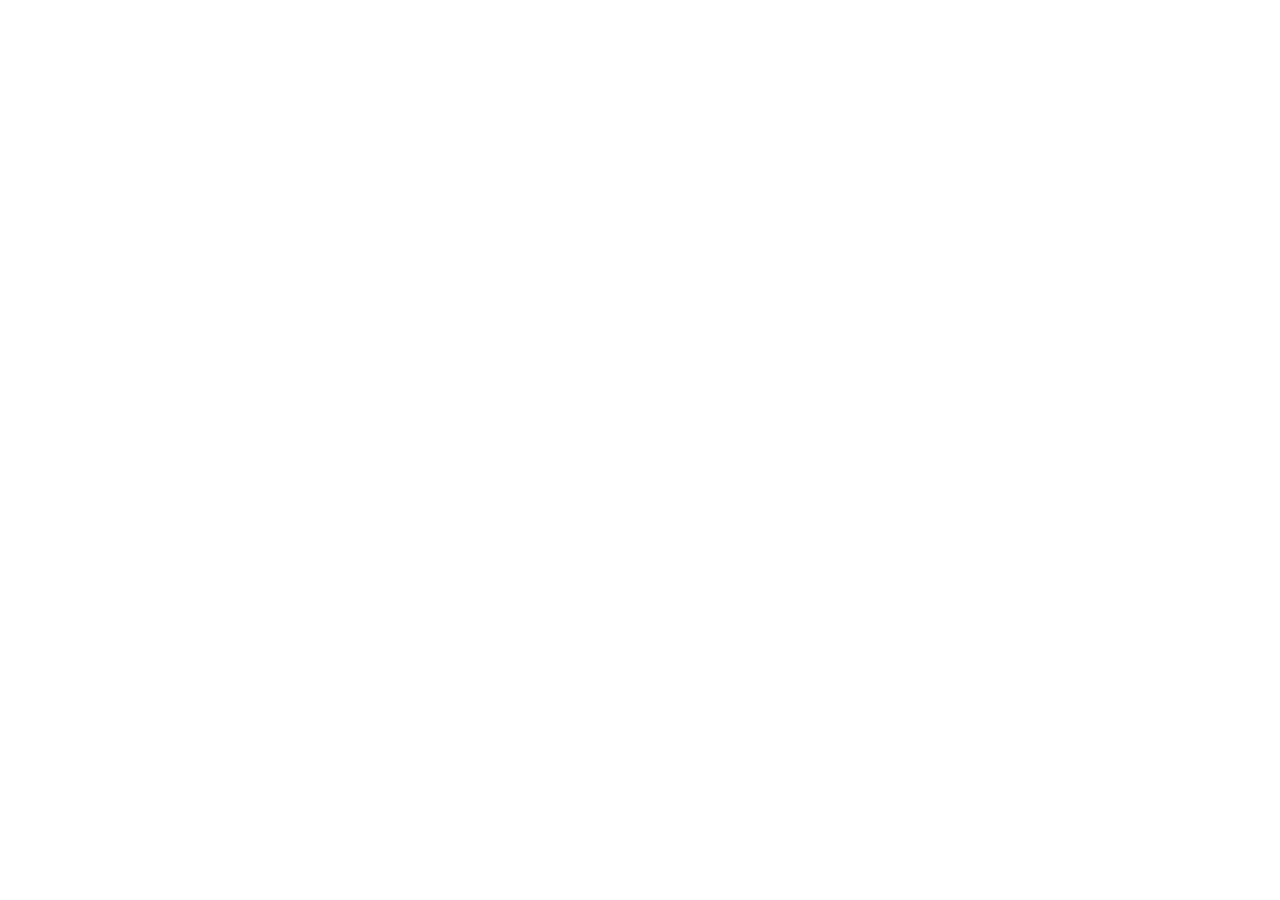
==== about.html @ fe66df4a "Add files via upload" ====
<!doctype html>
<html lang="en"><head><meta charset="utf-8"><meta name="viewport" content="width=device-width,initial-scale=1">
<title>Portfolio</title>
<link rel="preconnect" href="https://fonts.googleapis.com"><link rel="preconnect" href="https://fonts.gstatic.com" crossorigin>
<link href="https://fonts.googleapis.com/css2?family=Archivo+Narrow:wght@600;700&family=Newsreader:ital,wght@0,400;0,600;1,400&display=swap" rel="stylesheet">
<link rel="stylesheet" href="css/style.css"></head>
<body data-page="about"><header id="hd"></header><main id="app"></main><footer id="ft"></footer>
<script src="data/content.js"></script><script src="js/site.js"></script></body></html>
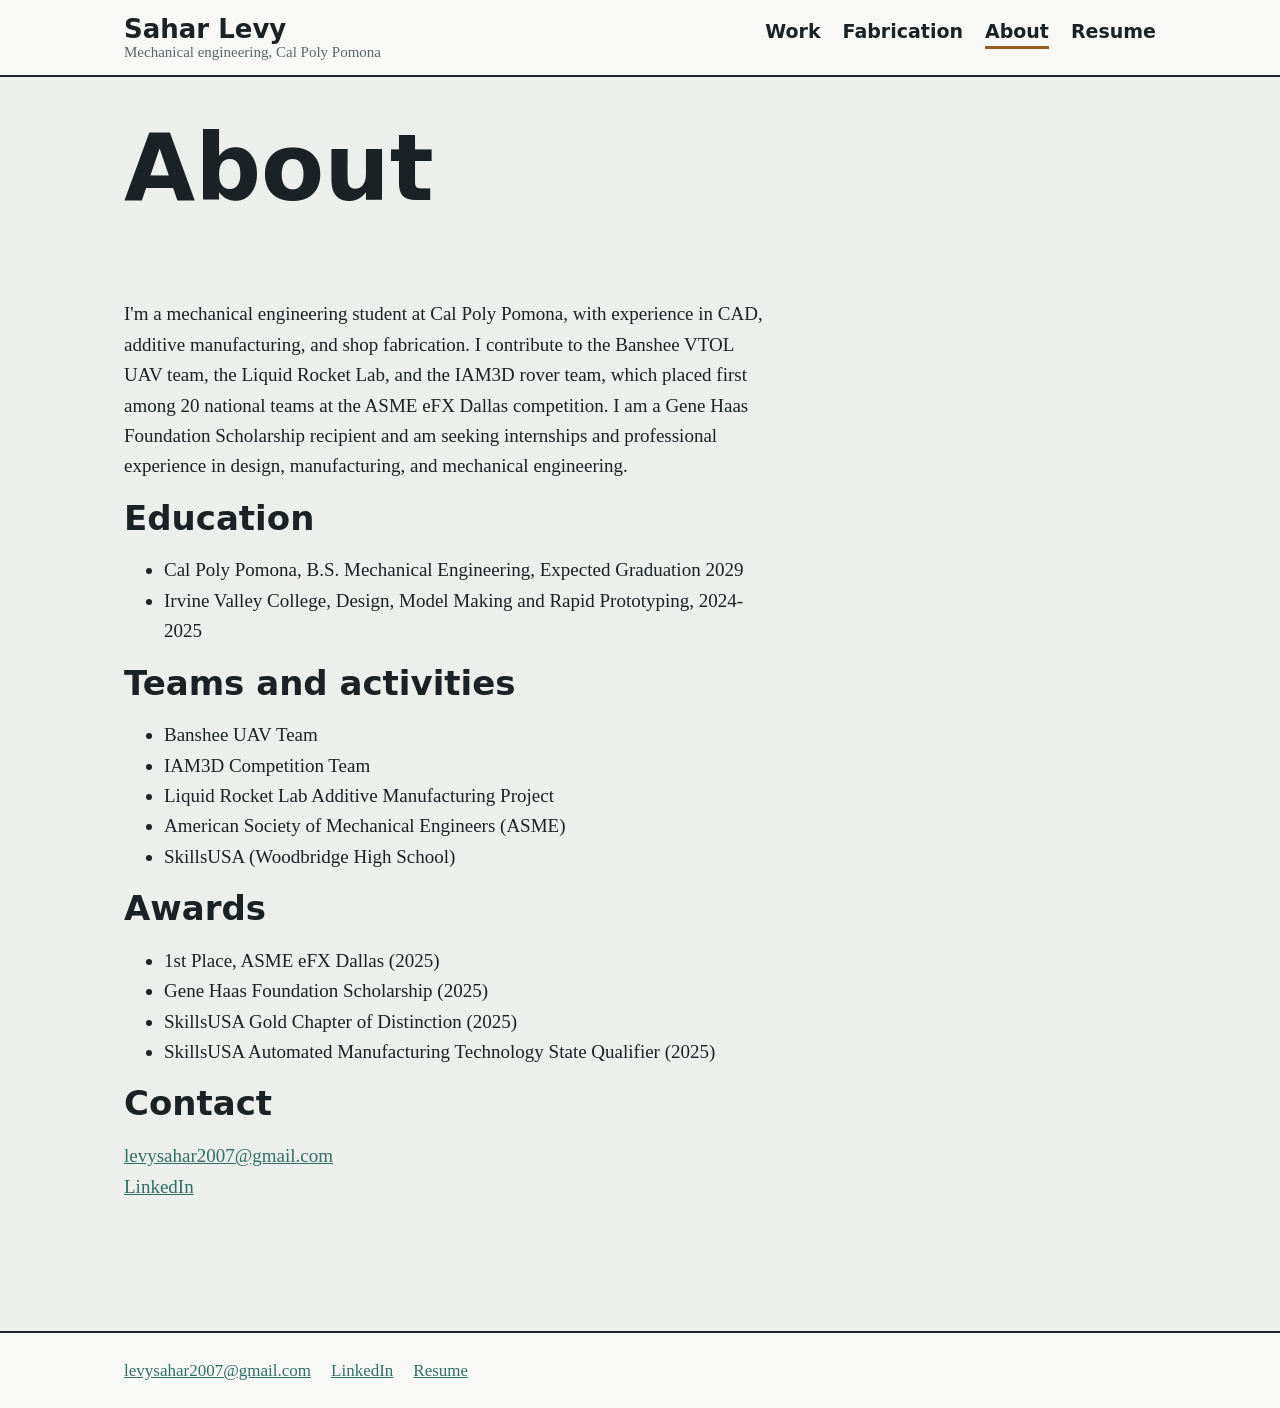
==== commit 60281b6d: "Add files via upload" ====
--- a/about.html
+++ b/about.html
@@ -3,6 +3,7 @@
 <title>Portfolio</title>
 <link rel="preconnect" href="https://fonts.googleapis.com"><link rel="preconnect" href="https://fonts.gstatic.com" crossorigin>
 <link href="https://fonts.googleapis.com/css2?family=Archivo+Narrow:wght@600;700&family=Newsreader:ital,wght@0,400;0,600;1,400&display=swap" rel="stylesheet">
-<link rel="stylesheet" href="css/style.css"></head>
+<link rel="stylesheet" href="css/style.css"><script>addEventListener('error',function(e){var d=document.createElement('div');d.style.cssText='position:fixed;top:0;left:0;right:0;background:#9A5B1E;color:#fff;font:16px system-ui;padding:10px 14px;z-index:999';d.textContent='Site error: '+e.message+' ('+(e.filename||'').split('/').pop()+':'+e.lineno+')';(document.body||document.documentElement).prepend(d)})</script>
+</head>
 <body data-page="about"><header id="hd"></header><main id="app"></main><footer id="ft"></footer>
 <script src="data/content.js"></script><script src="js/site.js"></script></body></html>
--- a/css/style.css
+++ b/css/style.css
@@ -0,0 +1,90 @@
+/* Change the look here: colors and fonts live in :root */
+:root{--bg:#EDEFEC;--paper:#F8F9F7;--ink:#1B2226;--mute:#5B676C;--bronze:#9A5B1E;--teal:#2F6F66;
+--hd:'Archivo Narrow',system-ui,sans-serif;--bd:'Newsreader',Georgia,serif;--w:1080px}
+*{box-sizing:border-box}
+body{margin:0;background:var(--bg);color:var(--ink);font:19px/1.6 var(--bd)}
+a{color:var(--teal)}a:hover{color:var(--bronze)}
+:focus-visible{outline:3px solid var(--bronze);outline-offset:2px}
+.wrap{max-width:var(--w);margin:0 auto;padding-left:24px;padding-right:24px}
+.sec{padding-top:44px;padding-bottom:44px}
+h1,h2,h3{font-family:var(--hd);line-height:1.05;margin:0 0 .4em}
+h1{font-size:clamp(44px,8vw,92px)}h2{font-size:34px}h3{font-size:24px}
+.lede{font-size:23px;max-width:34em}
+header{background:var(--paper);border-bottom:2px solid var(--ink)}
+header .wrap{display:flex;justify-content:space-between;align-items:baseline;gap:16px;flex-wrap:wrap;padding-top:14px;padding-bottom:14px}
+.brand{font:700 26px var(--hd);color:var(--ink);text-decoration:none}
+.brand small{display:block;font:400 15px var(--bd);color:var(--mute)}
+nav a{font:600 19px var(--hd);margin-left:22px;color:var(--ink);text-decoration:none;border-bottom:3px solid transparent;padding:4px 0}
+nav a:hover,nav a[aria-current]{border-color:var(--bronze)}
+.hero{display:grid;grid-template-columns:1.1fr 1fr;gap:40px;align-items:center}
+.ph{margin:0;aspect-ratio:4/3;position:relative;overflow:hidden;display:grid;place-items:center;color:var(--mute);font:600 16px var(--hd);
+background:repeating-linear-gradient(45deg,#dfe3e1 0 8px,#e9ecea 8px 16px)}
+.ph::after{content:'add photo'}
+.ph img{position:absolute;inset:0;width:100%;height:100%;object-fit:cover;z-index:1}
+.ph.wide{aspect-ratio:16/9}
+.btn{display:inline-block;font:600 19px var(--hd);padding:10px 20px;border:2px solid var(--ink);color:var(--ink);text-decoration:none;margin:0 10px 10px 0}
+.btn.pri{background:var(--ink);color:var(--paper)}
+.btn:hover{background:var(--bronze);border-color:var(--bronze);color:#fff}
+.grid{display:grid;grid-template-columns:repeat(auto-fill,minmax(var(--card-min,290px),1fr));gap:30px}
+.card{display:block;color:inherit;text-decoration:none;border-top:2px solid var(--ink);padding-top:12px}
+.card:hover h3{color:var(--bronze)}
+.card h3{margin-top:12px}.card p{margin:.1em 0 .5em}
+.card span{font:600 15px var(--hd);color:var(--mute);margin-right:14px}
+.cols{display:grid;grid-template-columns:repeat(auto-fit,minmax(240px,1fr));gap:30px}
+.cols>div{border-top:2px solid var(--ink);padding-top:12px}
+.chips{margin:0 0 28px}
+.chips a{display:inline-block;font:600 17px var(--hd);padding:5px 14px;border:2px solid var(--ink);margin:0 8px 8px 0;text-decoration:none;color:var(--ink)}
+.chips a[aria-current]{background:var(--ink);color:var(--paper)}
+.tb{display:grid;grid-template-columns:repeat(auto-fit,minmax(170px,1fr));gap:1px;background:var(--ink);border:2px solid var(--ink);margin:26px 0}
+.tb div{background:var(--paper);padding:10px 14px}
+.tb dt{font:600 15px var(--hd);color:var(--mute)}.tb dd{margin:0}
+.status{display:inline-block;border:3px solid var(--bronze);color:var(--bronze);font:700 30px var(--hd);letter-spacing:.04em;text-transform:uppercase;padding:6px 22px}
+.blk{max-width:68ch;padding:26px 0}.blk .ph{margin-top:16px}
+.back{font:600 17px var(--hd)}
+.pn{display:flex;justify-content:space-between;gap:20px;border-top:2px solid var(--ink);margin-top:40px;padding-top:16px;font:600 19px var(--hd)}
+iframe.pdf{width:100%;height:80vh;border:2px solid var(--ink);background:#fff}
+footer{border-top:2px solid var(--ink);background:var(--paper);padding:24px 0;margin-top:40px;font-size:17px}
+footer a{margin-right:20px}
+@media(max-width:760px){.hero{grid-template-columns:1fr}nav a{margin:0 16px 0 0}}
+/* project pages: wider layout, split steps, gallery, dropdowns, 3D */
+.wx{max-width:var(--page-w,1320px)}
+.blk.full{max-width:none}
+.step{display:grid;grid-template-columns:var(--step-text,minmax(0,1fr)) minmax(0,var(--step-img,1.8fr));gap:36px;align-items:start;padding:28px 0;border-top:1px solid var(--ink)}
+.step.r>:first-child{order:2}.step .ph{margin:0}
+.gal{display:grid;grid-template-columns:repeat(auto-fill,minmax(var(--gal-min,360px),1fr));gap:16px}.gal .ph{margin:0}
+details{border:2px solid var(--ink);background:var(--paper);margin:12px 0;max-width:900px}
+summary{cursor:pointer;font:600 20px var(--hd);padding:10px 16px}
+details[open] summary{border-bottom:2px solid var(--ink)}
+details>div{padding:14px 16px;overflow-x:auto}
+table{border-collapse:collapse;width:100%;font-size:17px}
+th,td{border-bottom:1px solid #b9c1c3;padding:6px 10px;text-align:left}th{font:600 16px var(--hd);color:var(--mute)}
+model-viewer{position:absolute;inset:0;z-index:1;width:100%;height:100%;background:#E3E7E4;--poster-color:transparent}
+.pn{border-top:2px solid var(--ink)}.pn .btn{margin:0}
+@media(max-width:760px){.step,.step.r{grid-template-columns:1fr}.step.r>:first-child{order:0}.pn{flex-direction:column}}
+.multi{display:grid;grid-template-columns:repeat(auto-fit,minmax(240px,1fr));gap:12px;margin-top:16px}.multi .ph{margin:0}
+.blk.full>p,.blk.full>ul{max-width:68ch}
+.step.r{grid-template-columns:minmax(0,var(--step-img,1.8fr)) var(--step-text,minmax(0,1fr))}
+.step{justify-content:space-between}
+.step .multi{margin-top:0}
+.fabgrid{display:grid;grid-template-columns:repeat(var(--fab-cols,2),minmax(0,1fr));gap:20px 48px;align-items:start}
+.fabgrid .blk{max-width:none}
+@media(max-width:760px){.fabgrid{grid-template-columns:1fr}}
+.multi.stack{grid-template-columns:1fr}
+/* lightbox */
+.ph img,.b-img img{cursor:zoom-in}
+.lb{position:fixed;inset:0;background:rgba(10,14,16,.92);display:grid;place-items:center;z-index:99;cursor:zoom-out}
+.lb img{max-width:94vw;max-height:92vh;object-fit:contain}
+.lb button{position:absolute;top:10px;right:18px;font:700 40px var(--hd);color:#fff;background:none;border:0;cursor:pointer}
+/* blog */
+.entry{border-top:2px solid var(--ink);padding:28px 0;max-width:860px}
+.entry::after{content:'';display:block;clear:both}
+.entry time{font:600 16px var(--hd);color:var(--mute)}
+.b-h{clear:both}
+.b-img{margin:14px 0}.b-img img{display:block;width:100%}.b-img figcaption{font-size:16px;color:var(--mute)}
+.b-img.break{max-width:var(--w,100%)}.a-center{margin-inline:auto}.a-right{margin-left:auto}
+.b-img.left{float:left;width:var(--w,40%);margin:6px 22px 10px 0}
+.b-img.right{float:right;width:var(--w,40%);margin:6px 0 10px 22px}
+.b-inline{height:1.6em;vertical-align:middle;margin:0 .15em}
+.b-vid,.b-mod{position:relative;aspect-ratio:16/9;margin:14px 0;max-width:var(--w,100%)}.b-mod{aspect-ratio:4/3}
+.b-vid iframe{position:absolute;inset:0;width:100%;height:100%;border:0}
+@media(max-width:760px){.b-img.left,.b-img.right{float:none;width:var(--w,100%);margin:14px 0}}
